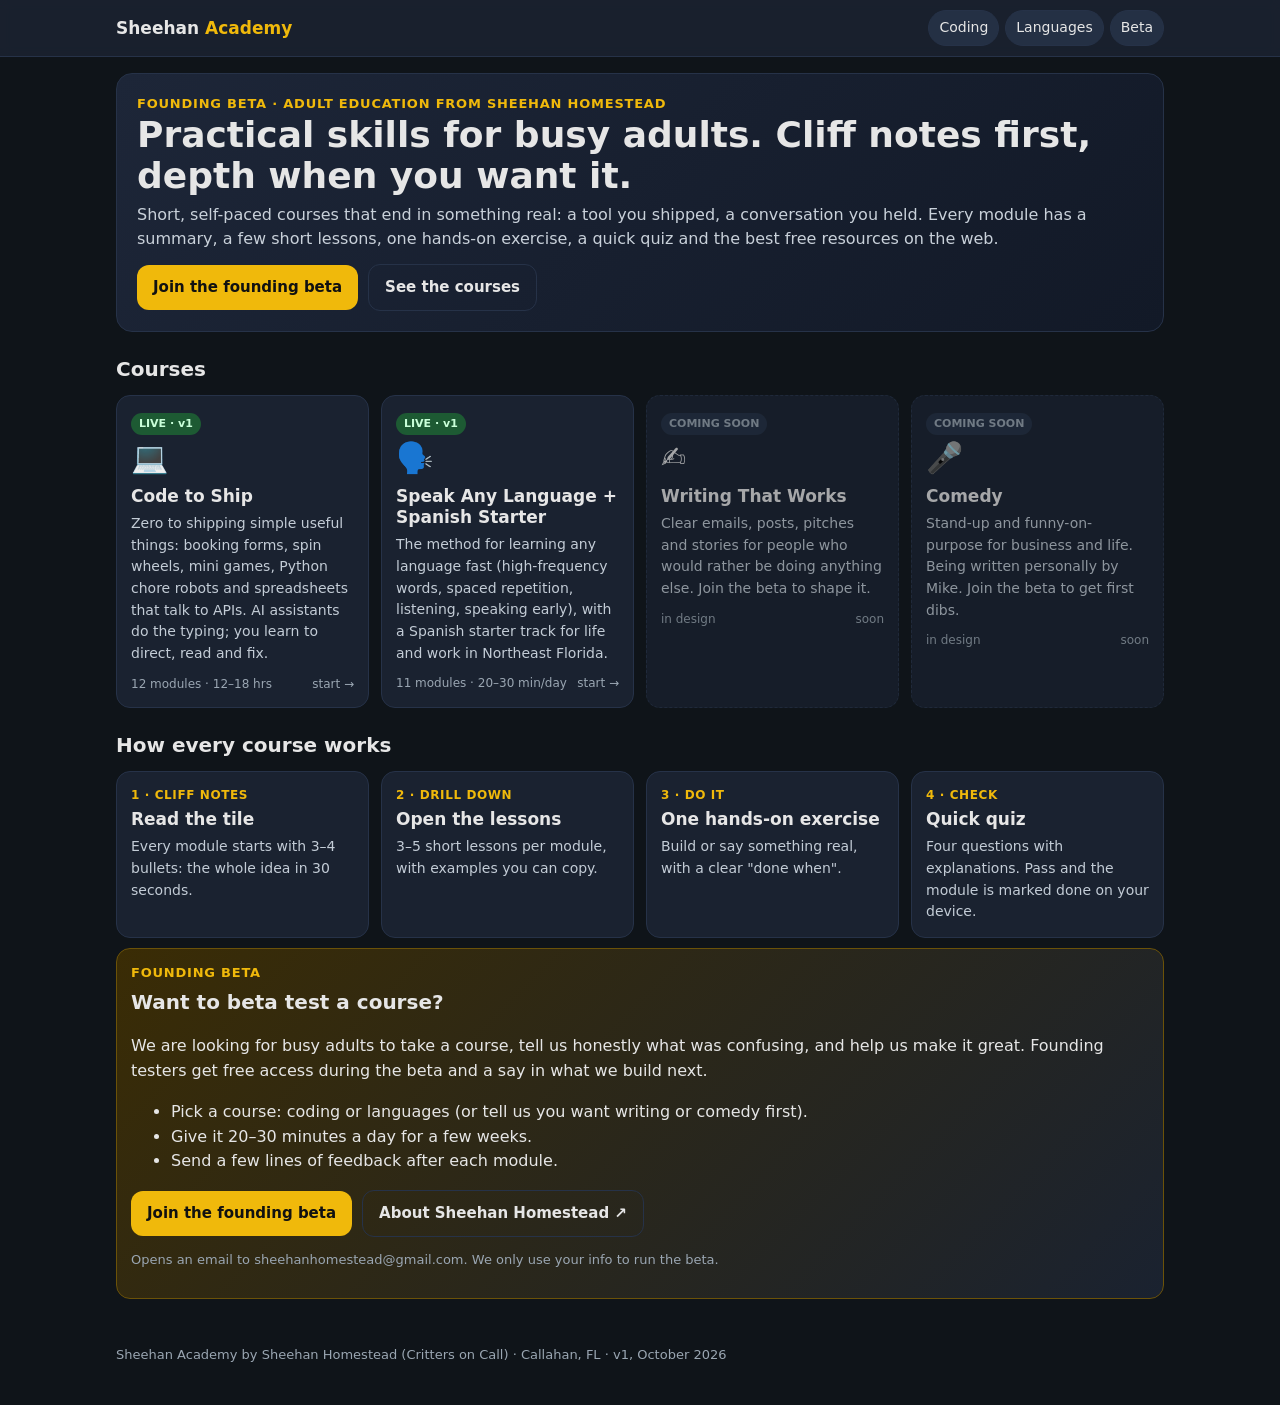
==== index.html @ 98a85e76 "Sheehan Academy v1: Code to Ship + Speak Any Language (Spanish Starter), founding beta landing" ====
<!doctype html><html lang="en"><head><meta charset="utf-8"><meta name="viewport" content="width=device-width,initial-scale=1">
<title>Sheehan Academy · Practical courses for busy adults</title>
<meta name="description" content="Free founding-beta courses for busy adults from Sheehan Homestead in Callahan, FL: Code to Ship and Speak Any Language + Spanish Starter.">
<meta property="og:title" content="Sheehan Academy: founding beta"><meta property="og:description" content="Practical, self-paced courses for busy adults. Join the founding beta.">
<meta name="theme-color" content="#1a2230">
<link rel="icon" href="data:image/svg+xml,<svg xmlns=%22http://www.w3.org/2000/svg%22 viewBox=%220 0 100 100%22><text y=%22.9em%22 font-size=%2290%22>🎓</text></svg>">
<link rel="stylesheet" href="assets/academy.css?v=1">
</head><body>
<header class="top"><div class="top-in"><a class="brand" href="./">Sheehan <span>Academy</span></a>
<nav><a href="coding/">Coding</a><a href="languages/">Languages</a><a href="#beta">Beta</a></nav></div></header>
<main>
<section class="hero">
  <div class="kicker">Founding beta · Adult education from Sheehan Homestead</div>
  <h1>Practical skills for busy adults. Cliff notes first, depth when you want it.</h1>
  <p>Short, self-paced courses that end in something real: a tool you shipped, a conversation you held. Every module has a summary, a few short lessons, one hands-on exercise, a quick quiz and the best free resources on the web.</p>
  <div class="row"><a class="btn" id="betaTop" href="#beta">Join the founding beta</a><a class="btn ghost" href="#courses">See the courses</a></div>
</section>

<h2 id="courses">Courses</h2>
<div class="grid">
  <a class="tile" href="coding/"><span class="tag live">LIVE · v1</span><div class="big">💻</div><h3>Code to Ship</h3><p>Zero to shipping simple useful things: booking forms, spin wheels, mini games, Python chore robots and spreadsheets that talk to APIs. AI assistants do the typing; you learn to direct, read and fix.</p><div class="meta"><span>12 modules · 12–18 hrs</span><span>start →</span></div></a>
  <a class="tile" href="languages/"><span class="tag live">LIVE · v1</span><div class="big">🗣️</div><h3>Speak Any Language + Spanish Starter</h3><p>The method for learning any language fast (high-frequency words, spaced repetition, listening, speaking early), with a Spanish starter track for life and work in Northeast Florida.</p><div class="meta"><span>11 modules · 20–30 min/day</span><span>start →</span></div></a>
  <div class="tile soon"><span class="tag">COMING SOON</span><div class="big">✍️</div><h3>Writing That Works</h3><p>Clear emails, posts, pitches and stories for people who would rather be doing anything else. Join the beta to shape it.</p><div class="meta"><span>in design</span><span>soon</span></div></div>
  <div class="tile soon"><span class="tag">COMING SOON</span><div class="big">🎤</div><h3>Comedy</h3><p>Stand-up and funny-on-purpose for business and life. Being written personally by Mike. Join the beta to get first dibs.</p><div class="meta"><span>in design</span><span>soon</span></div></div>
</div>

<h2>How every course works</h2>
<div class="grid">
  <div class="tile"><div class="num">1 · CLIFF NOTES</div><h3>Read the tile</h3><p>Every module starts with 3–4 bullets: the whole idea in 30 seconds.</p></div>
  <div class="tile"><div class="num">2 · DRILL DOWN</div><h3>Open the lessons</h3><p>3–5 short lessons per module, with examples you can copy.</p></div>
  <div class="tile"><div class="num">3 · DO IT</div><h3>One hands-on exercise</h3><p>Build or say something real, with a clear "done when".</p></div>
  <div class="tile"><div class="num">4 · CHECK</div><h3>Quick quiz</h3><p>Four questions with explanations. Pass and the module is marked done on your device.</p></div>
</div>

<section class="card beta" id="beta">
  <div class="kicker">Founding beta</div>
  <h2 style="margin-top:4px">Want to beta test a course?</h2>
  <p>We are looking for busy adults to take a course, tell us honestly what was confusing, and help us make it great. Founding testers get free access during the beta and a say in what we build next.</p>
  <ul><li>Pick a course: coding or languages (or tell us you want writing or comedy first).</li><li>Give it 20–30 minutes a day for a few weeks.</li><li>Send a few lines of feedback after each module.</li></ul>
  <div class="row"><a class="btn" id="betaBtn" href="mailto:sheehanhomestead@gmail.com?subject=Founding%20beta%3A%20Sheehan%20Academy&amp;body=Hi%20Mike%2C%0A%0AI'd%20like%20to%20join%20the%20Sheehan%20Academy%20founding%20beta.%0A%0AName%3A%0ACourse%20I%20want%20(coding%20%2F%20languages%20%2F%20writing%20%2F%20comedy)%3A%0AWhat%20I%20want%20to%20be%20able%20to%20do%20after%3A%0AMinutes%20a%20day%20I%20can%20give%20it%3A%0A%0AThanks!">Join the founding beta</a><a class="btn ghost" href="https://www.sheehanhomestead.com/" target="_blank" rel="noopener">About Sheehan Homestead ↗</a></div>
  <p class="muted" style="font-size:13px">Opens an email to sheehanhomestead@gmail.com. We only use your info to run the beta.</p>
</section>
</main>
<footer>Sheehan Academy by Sheehan Homestead (Critters on Call) · Callahan, FL · v1, October 2026</footer>
</body></html>
---- assets/academy.css ----
:root{--bg:#0f1419;--panel:#1a2230;--panel2:#151c2a;--line:#263248;--gold:#f0b90b;--text:#e6e6e6;--muted:#9aa6b2;--ok:#3ecf6e;--bad:#ff6b6b;--blue:#6aaeff}
*{box-sizing:border-box}
html{-webkit-text-size-adjust:100%}
body{margin:0;font-family:system-ui,-apple-system,Segoe UI,Roboto,Arial,sans-serif;background:var(--bg);color:var(--text);line-height:1.55;font-size:16px}
a{color:var(--gold)}a:hover{opacity:.85}
img{max-width:100%}
header.top{position:sticky;top:0;z-index:5;background:#1a2230ee;backdrop-filter:blur(6px);border-bottom:1px solid var(--line)}
.top-in{max-width:1080px;margin:0 auto;padding:10px 16px;display:flex;align-items:center;gap:10px;flex-wrap:wrap}
.brand{font-weight:800;color:var(--text);text-decoration:none;font-size:17px;margin-right:auto}
.brand span{color:var(--gold)}
.top-in nav{display:flex;gap:6px;flex-wrap:wrap}
.top-in nav a{color:var(--text);text-decoration:none;font-size:14px;padding:6px 10px;border:1px solid var(--line);border-radius:999px;background:#243044}
.top-in nav a.on{background:var(--gold);color:#111;border-color:var(--gold)}
main{max-width:1080px;margin:0 auto;padding:16px}
.hero{background:linear-gradient(135deg,#1d2638,#121927);border:1px solid var(--line);border-radius:16px;padding:20px;margin-bottom:16px}
.hero h1{margin:0 0 6px;font-size:clamp(24px,6vw,36px);line-height:1.15}
.hero p{margin:6px 0;color:#c9d1da}
.kicker{color:var(--gold);font-weight:700;font-size:13px;letter-spacing:.06em;text-transform:uppercase}
.btn{display:inline-block;background:var(--gold);color:#111;font-weight:800;text-decoration:none;padding:11px 16px;border-radius:12px;border:0;font-size:15px;cursor:pointer}
.btn.ghost{background:transparent;color:var(--text);border:1px solid var(--line)}
.btn.sm{padding:7px 11px;font-size:14px;border-radius:9px}
.row{display:flex;gap:10px;flex-wrap:wrap;align-items:center;margin-top:12px}
.grid{display:grid;grid-template-columns:repeat(auto-fill,minmax(250px,1fr));gap:12px}
.tile{display:block;background:var(--panel);border:1px solid var(--line);border-radius:14px;padding:14px;text-decoration:none;color:var(--text);position:relative;transition:transform .12s,border-color .12s}
a.tile:hover{transform:translateY(-2px);border-color:var(--gold);opacity:1}
.tile .num{font-size:12px;color:var(--gold);font-weight:800;letter-spacing:.05em}
.tile h3{margin:4px 0 6px;font-size:17px;line-height:1.25}
.tile p{margin:0;color:#c3ccd6;font-size:14px}
.tile .meta{margin-top:10px;font-size:12px;color:var(--muted);display:flex;justify-content:space-between;gap:6px}
.tile.done{border-color:#2f7a4a}
.tile.done::after{content:"✓ done";position:absolute;top:10px;right:12px;font-size:12px;color:var(--ok);font-weight:700}
.tile.soon{opacity:.7;border-style:dashed}
.tile .tag{display:inline-block;font-size:11px;font-weight:700;padding:2px 8px;border-radius:999px;background:#243044;color:var(--muted)}
.tile .tag.live{background:#1d5a33;color:#c9ffd9}
.tile .big{font-size:30px}
h2{font-size:20px;margin:22px 0 10px}
.card{background:var(--panel);border:1px solid var(--line);border-radius:14px;padding:14px;margin:10px 0}
.cliff{border-left:4px solid var(--gold);background:var(--panel2)}
.cliff b.lbl{color:var(--gold);font-size:12px;letter-spacing:.06em;text-transform:uppercase;display:block;margin-bottom:4px}
.cliff ul{margin:6px 0 0;padding-left:20px}
details.lesson{background:var(--panel);border:1px solid var(--line);border-radius:12px;margin:8px 0;overflow:hidden}
details.lesson summary{cursor:pointer;padding:12px 14px;font-weight:700;list-style:none;display:flex;gap:10px;align-items:baseline}
details.lesson summary::-webkit-details-marker{display:none}
details.lesson summary .ln{color:var(--gold);font-size:13px;min-width:32px}
details.lesson summary::after{content:"+";margin-left:auto;color:var(--muted);font-size:18px}
details.lesson[open] summary::after{content:"–"}
details.lesson .body{padding:0 14px 14px;color:#d6dde5}
.key{background:#20311f;border:1px solid #2f5a32;border-radius:10px;padding:8px 10px;font-size:14px;margin-top:10px}
.key b{color:#9ff0b4}
pre,code{font-family:ui-monospace,SFMono-Regular,Menlo,Consolas,monospace}
pre{background:#0b0f14;border:1px solid var(--line);border-radius:10px;padding:10px;overflow-x:auto;font-size:13px;line-height:1.45;white-space:pre}
code{background:#0b0f14;padding:1px 5px;border-radius:5px;font-size:.92em}
pre code{background:none;padding:0}
table.t{border-collapse:collapse;width:100%;font-size:14px}
table.t td,table.t th{border-bottom:1px solid var(--line);padding:6px 6px;text-align:left;vertical-align:top}
table.t th{color:var(--gold);font-size:12px;text-transform:uppercase;letter-spacing:.05em}
.tw{overflow-x:auto}
.ex{border-left:4px solid var(--blue)}
.ex b.lbl{color:var(--blue);font-size:12px;letter-spacing:.06em;text-transform:uppercase;display:block}
.ex ol{padding-left:20px;margin:8px 0}
.quiz .q{margin:12px 0;padding-top:10px;border-top:1px solid var(--line)}
.quiz .q:first-of-type{border-top:0;padding-top:0}
.quiz .q p{margin:0 0 6px;font-weight:700}
.quiz label{display:flex;gap:8px;align-items:flex-start;padding:8px 10px;margin:5px 0;border:1px solid var(--line);border-radius:10px;cursor:pointer;background:var(--panel2);font-size:15px}
.quiz label input{margin-top:4px}
.quiz label.right{border-color:var(--ok);background:#163322}
.quiz label.wrong{border-color:var(--bad);background:#3a1d1d}
.quiz .why{display:none;font-size:14px;color:#c3ccd6;margin-top:4px}
.quiz.checked .why{display:block}
.score{font-weight:800;margin-left:8px}
ul.res{list-style:none;padding:0;margin:0}
ul.res li{padding:9px 0;border-bottom:1px solid var(--line)}
ul.res li:last-child{border-bottom:0}
ul.res a{font-weight:700}
ul.res small{display:block;color:var(--muted)}
.pnav{display:flex;justify-content:space-between;gap:10px;margin:18px 0;flex-wrap:wrap}
.crumb{font-size:14px;color:var(--muted);margin-bottom:8px}
.crumb a{color:var(--muted)}
.bar{height:8px;background:#243044;border-radius:99px;overflow:hidden;margin-top:10px}
.bar i{display:block;height:100%;background:var(--gold);width:0}
.muted{color:var(--muted)}
footer{max-width:1080px;margin:20px auto 40px;padding:0 16px;color:var(--muted);font-size:13px}
.beta{background:linear-gradient(135deg,#3a2c05,#1a2230);border:1px solid #6b5208}
@media (max-width:520px){main{padding:12px}.hero{padding:16px}.grid{grid-template-columns:1fr}.top-in nav a{font-size:13px;padding:5px 9px}}
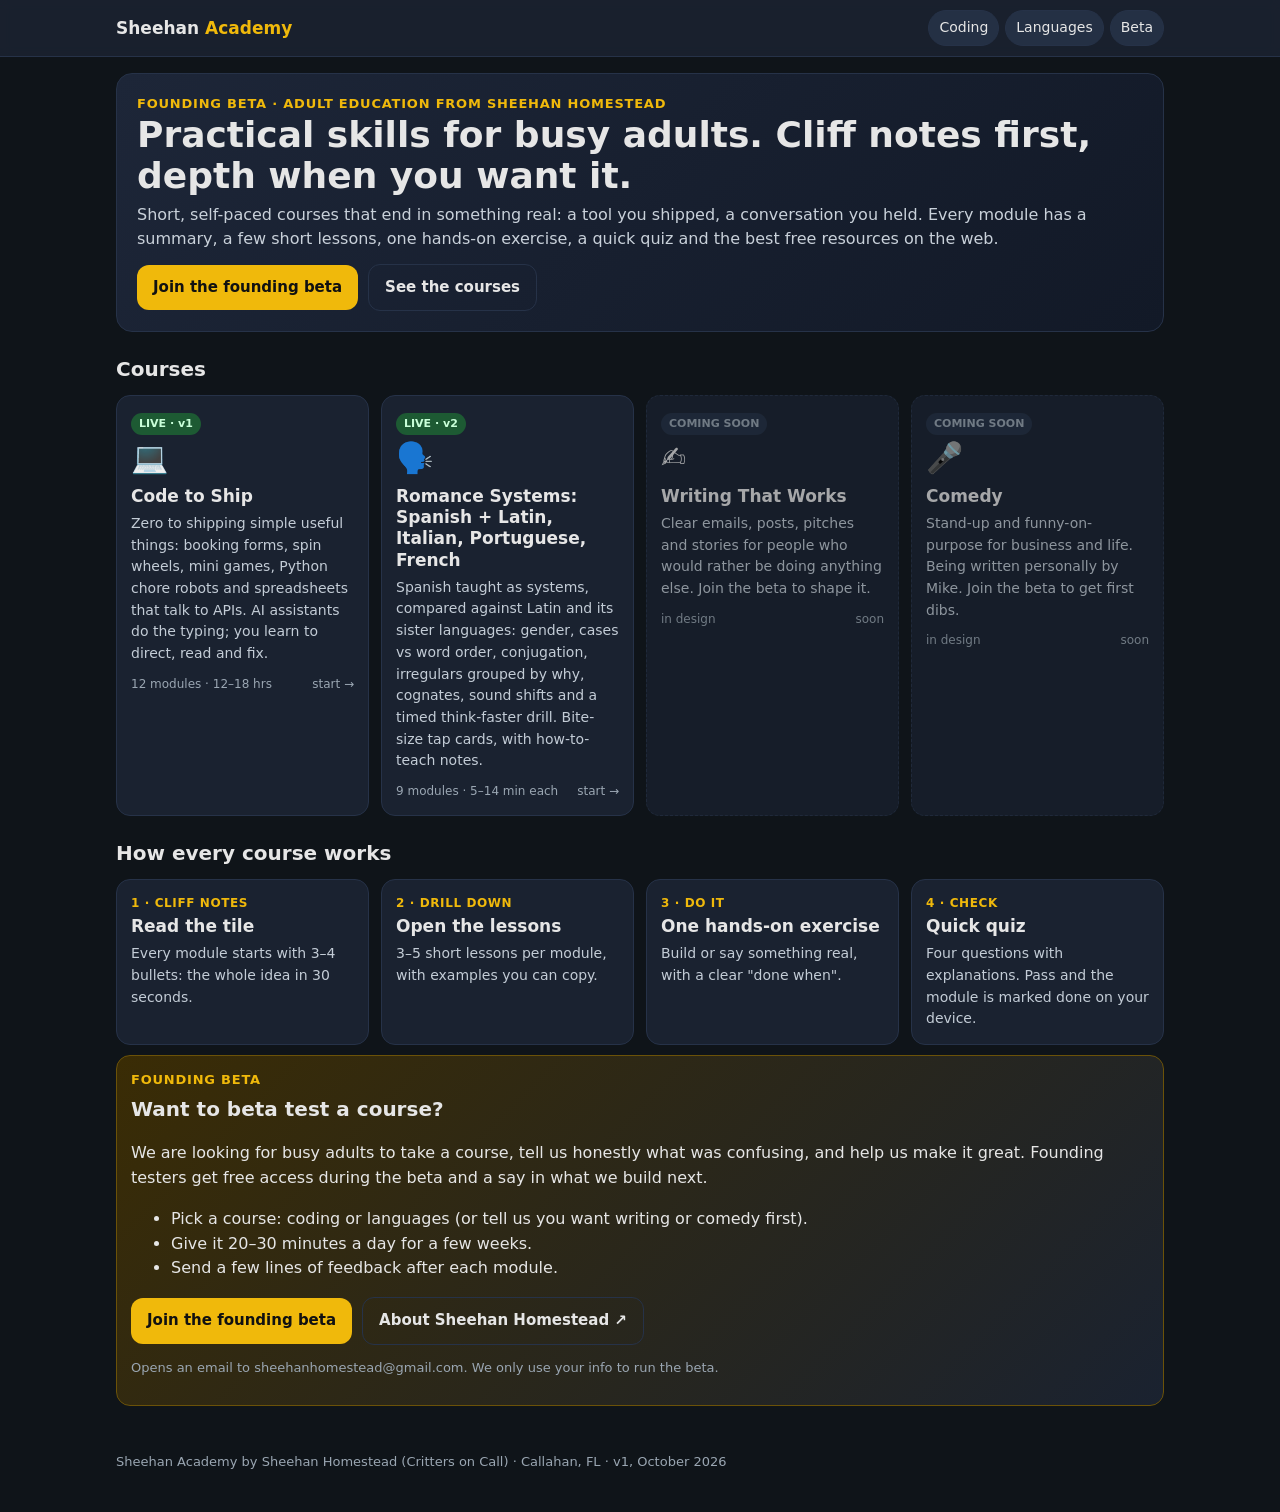
==== commit d3c14360: "Languages v2: Romance Systems card course (Spanish + Latin/Italian/Portuguese/French), timed drill; " ====
--- a/index.html
+++ b/index.html
@@ -19,7 +19,7 @@
 <h2 id="courses">Courses</h2>
 <div class="grid">
   <a class="tile" href="coding/"><span class="tag live">LIVE · v1</span><div class="big">💻</div><h3>Code to Ship</h3><p>Zero to shipping simple useful things: booking forms, spin wheels, mini games, Python chore robots and spreadsheets that talk to APIs. AI assistants do the typing; you learn to direct, read and fix.</p><div class="meta"><span>12 modules · 12–18 hrs</span><span>start →</span></div></a>
-  <a class="tile" href="languages/"><span class="tag live">LIVE · v1</span><div class="big">🗣️</div><h3>Speak Any Language + Spanish Starter</h3><p>The method for learning any language fast (high-frequency words, spaced repetition, listening, speaking early), with a Spanish starter track for life and work in Northeast Florida.</p><div class="meta"><span>11 modules · 20–30 min/day</span><span>start →</span></div></a>
+  <a class="tile" href="languages/"><span class="tag live">LIVE · v2</span><div class="big">🗣️</div><h3>Romance Systems: Spanish + Latin, Italian, Portuguese, French</h3><p>Spanish taught as systems, compared against Latin and its sister languages: gender, cases vs word order, conjugation, irregulars grouped by why, cognates, sound shifts and a timed think-faster drill. Bite-size tap cards, with how-to-teach notes.</p><div class="meta"><span>9 modules · 5–14 min each</span><span>start →</span></div></a>
   <div class="tile soon"><span class="tag">COMING SOON</span><div class="big">✍️</div><h3>Writing That Works</h3><p>Clear emails, posts, pitches and stories for people who would rather be doing anything else. Join the beta to shape it.</p><div class="meta"><span>in design</span><span>soon</span></div></div>
   <div class="tile soon"><span class="tag">COMING SOON</span><div class="big">🎤</div><h3>Comedy</h3><p>Stand-up and funny-on-purpose for business and life. Being written personally by Mike. Join the beta to get first dibs.</p><div class="meta"><span>in design</span><span>soon</span></div></div>
 </div>
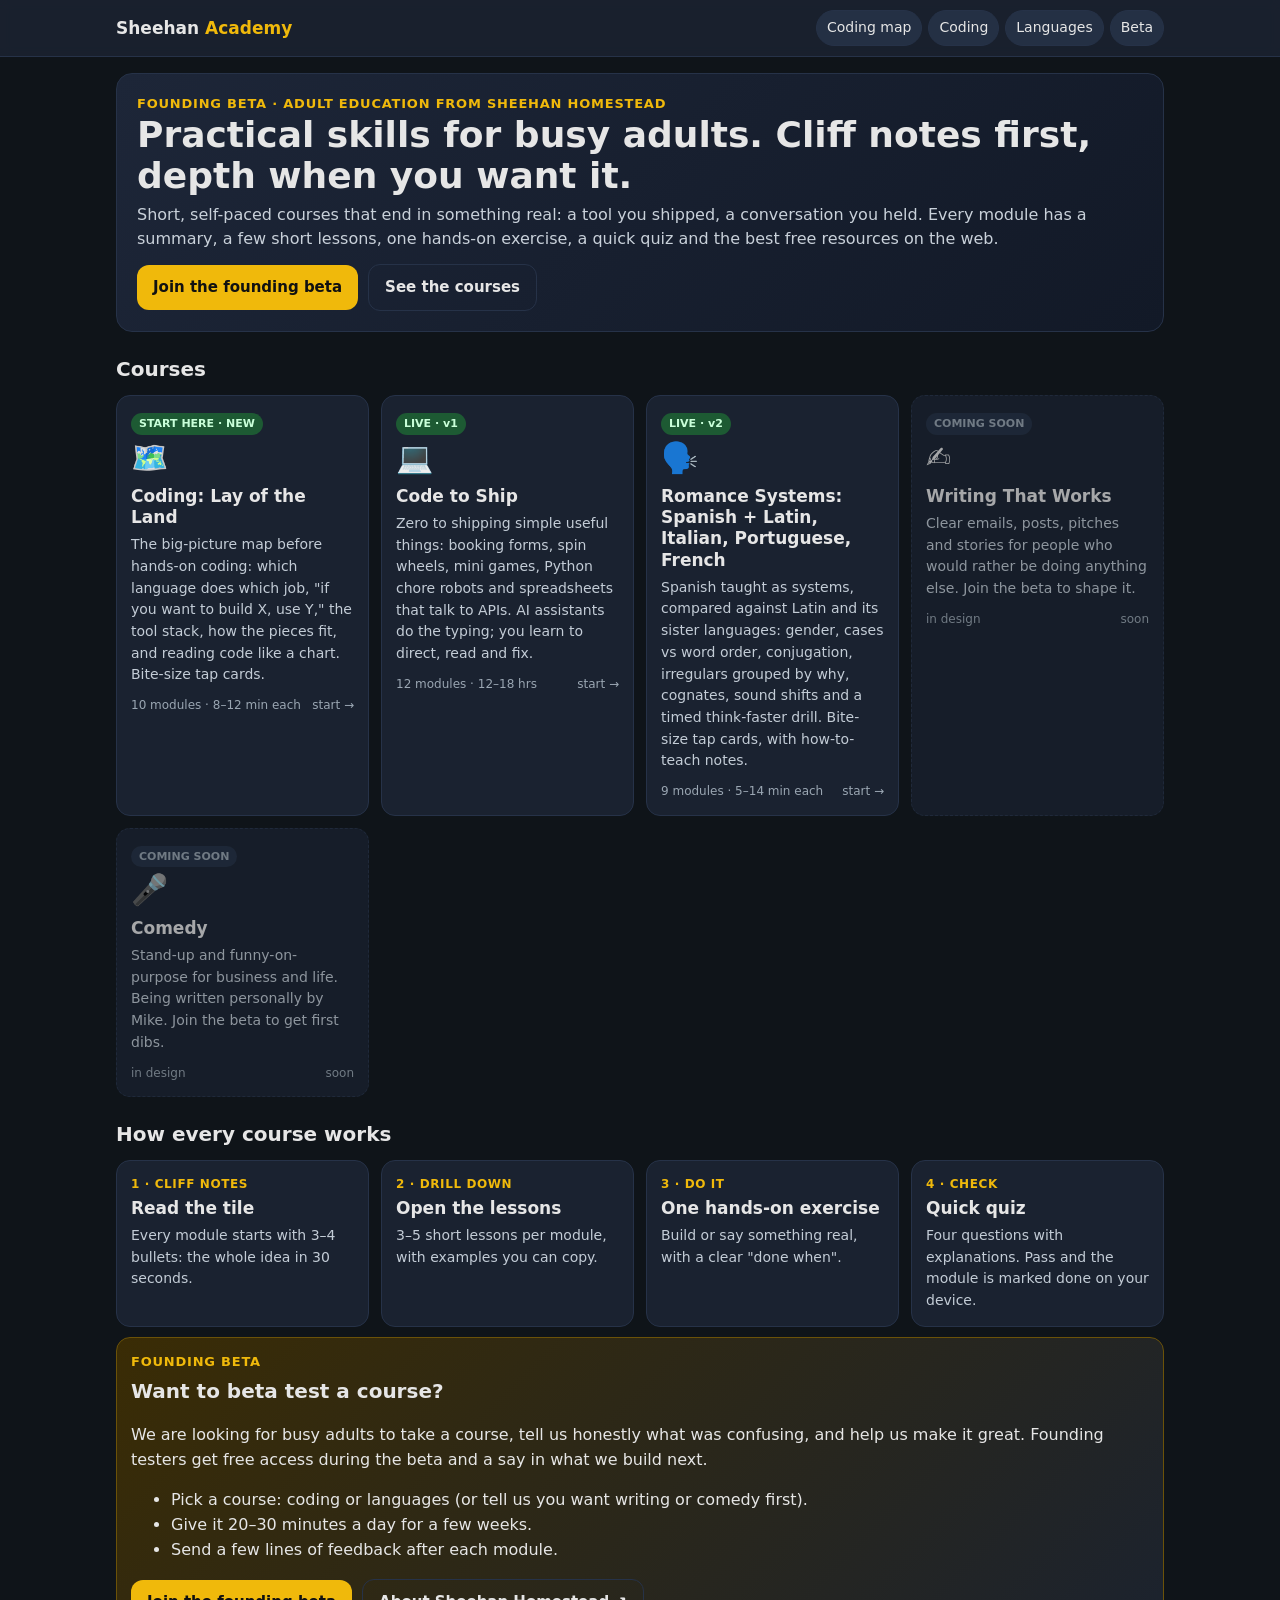
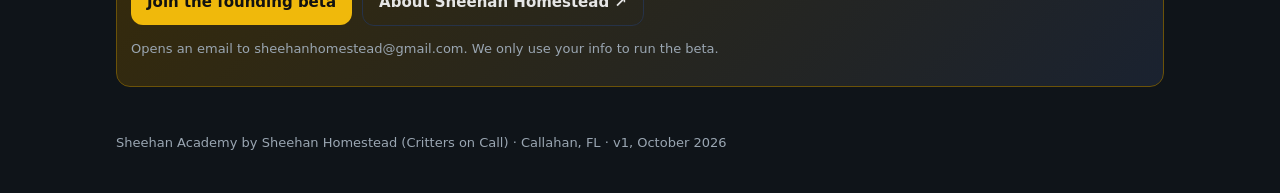
==== commit a510297f: "Add Coding: Lay of the Land map course (tap cards, real repo snippets, 30-second read drill); link f" ====
--- a/index.html
+++ b/index.html
@@ -7,7 +7,7 @@
 <link rel="stylesheet" href="assets/academy.css?v=1">
 </head><body>
 <header class="top"><div class="top-in"><a class="brand" href="./">Sheehan <span>Academy</span></a>
-<nav><a href="coding/">Coding</a><a href="languages/">Languages</a><a href="#beta">Beta</a></nav></div></header>
+<nav><a href="coding-map/">Coding map</a><a href="coding/">Coding</a><a href="languages/">Languages</a><a href="#beta">Beta</a></nav></div></header>
 <main>
 <section class="hero">
   <div class="kicker">Founding beta · Adult education from Sheehan Homestead</div>
@@ -18,6 +18,7 @@
 
 <h2 id="courses">Courses</h2>
 <div class="grid">
+  <a class="tile" href="coding-map/"><span class="tag live">START HERE · NEW</span><div class="big">🗺️</div><h3>Coding: Lay of the Land</h3><p>The big-picture map before hands-on coding: which language does which job, "if you want to build X, use Y," the tool stack, how the pieces fit, and reading code like a chart. Bite-size tap cards.</p><div class="meta"><span>10 modules · 8–12 min each</span><span>start →</span></div></a>
   <a class="tile" href="coding/"><span class="tag live">LIVE · v1</span><div class="big">💻</div><h3>Code to Ship</h3><p>Zero to shipping simple useful things: booking forms, spin wheels, mini games, Python chore robots and spreadsheets that talk to APIs. AI assistants do the typing; you learn to direct, read and fix.</p><div class="meta"><span>12 modules · 12–18 hrs</span><span>start →</span></div></a>
   <a class="tile" href="languages/"><span class="tag live">LIVE · v2</span><div class="big">🗣️</div><h3>Romance Systems: Spanish + Latin, Italian, Portuguese, French</h3><p>Spanish taught as systems, compared against Latin and its sister languages: gender, cases vs word order, conjugation, irregulars grouped by why, cognates, sound shifts and a timed think-faster drill. Bite-size tap cards, with how-to-teach notes.</p><div class="meta"><span>9 modules · 5–14 min each</span><span>start →</span></div></a>
   <div class="tile soon"><span class="tag">COMING SOON</span><div class="big">✍️</div><h3>Writing That Works</h3><p>Clear emails, posts, pitches and stories for people who would rather be doing anything else. Join the beta to shape it.</p><div class="meta"><span>in design</span><span>soon</span></div></div>
